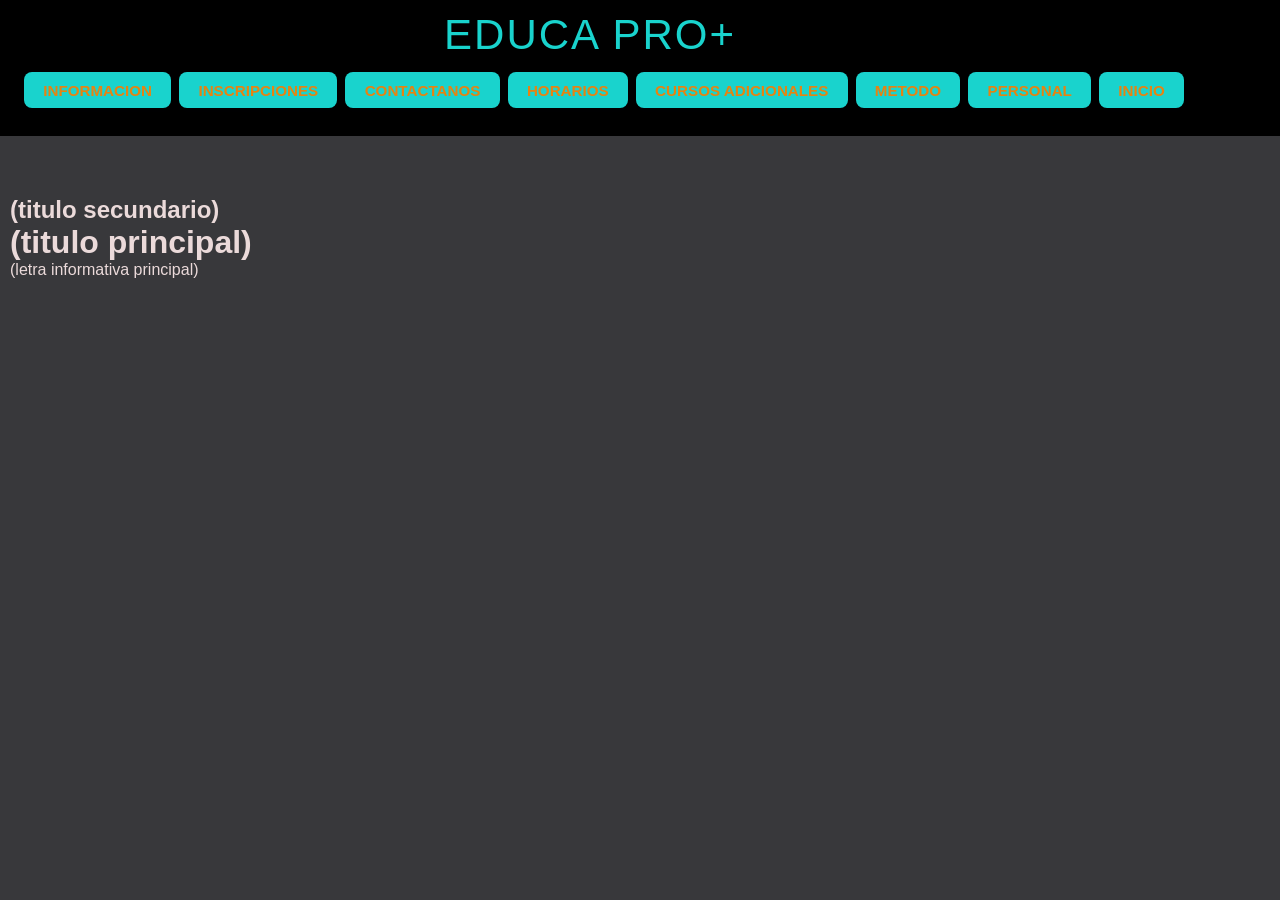
==== contactanos.html @ ba0ec702 "Add files via upload" ====
<!DOCTYPE html>
<html lang="en">
<head>
    <meta charset="UTF-8">
    <meta name="viewport" content="width=device-width, initial-scale=1.0">
    <link rel="stylesheet" href="STILOS.CSS">
       <link rel="stylesheet" href="STILOS4.CSS" >
   <header>
    <div class="logo">EDUCA PRO+</div>
    </header>
</head>
<body>      
    <header>
        <div class="left">
            <div class="menu-container">
                <div class="menu" id="menu">
                    <div></div>
                    <div></div>
                </div>
            </div>
            <div class="brand">
               
                <span class="name"></span>
            
            </div>
        </div>
    </header>
    <div class="sidebar menu-toggle" id="sidebar">
        <nav>
            <ul>
                <li>
                    <a href="informacion.html" class=" iris">
                       <img src=".jpg" alt="">
                        <span>INFORMACION</span>
                    </a>
                </li>
                <li>
                    <a href="inscripciones.html" >
                        <img src=".jpg" alt="">
                        <span>INSCRIPCIONES</span>
                    </a>
                </li>
                <li>
                    <a href="contactanos.html">
                        <img src=".JPG" alt="">
                        <span>CONTACTANOS</span>
                    </a>
                </li>
                <li>
                    <a href="horarios.html">
                        <img src=".jpg" alt="">
                        <span>HORARIOS</span>
                    </a>
                </li>
                <li>
                    <a href="cursos adicionales.html">
                        <img src=".jpg.png" alt="">
                        <span>CURSOS ADICIONALES</span>
                    </a>
                </li>
                <li>
                    <a href="metodo.html">
                        <img src=".JPG" alt="">
                        <span>METODO</span>
                    </a>
                </li>
                <li>
                    <a href="personal.html">
                        <img src=".jpeg" alt="">
                        <span>PERSONAL</span>
                    </a>
                </li>
                <li>
                    <a href="index.html" class="selected">
                        <img src=".JPG" alt="">
                        <span>INICIO</span>
                    </a>
                </li>
            </ul>
        </nav>
    </div>
    <main id="main">
         <h2>(titulo secundario)</h2>
       <h1 class="sint">(titulo principal) </h1> 
      
         <p3>(letra informativa principal)</p3>
        <img src="" style="width:300px; height:auto;">
      
         
        <img src="" alt="">
    </main>
    <script src="javaScript.js"></script>
</body>

</html>
---- STILOS.CSS ----
.sidebar, 
.sidebar ul, 
.sidebar nav {
    margin-top: 4rem !important; 
    width: 100% !important;      
    height: auto !important;
    position: fixed !important;
    top: 0 !important;
    left: 0 !important;
    z-index: 100;
    padding: 0.5rem 1.5rem !important;
    border-bottom: 1px solid var(--border-color) !important; 
    border-right: none !important;
    background-color: var(--background-color) !important;
    
   
    display: flex !important;
    flex-direction: row !important; 
    flex-wrap: wrap !important;                
    gap: 0.5rem !important;                      
    list-style: none !important;    
}


.sidebar li,
.sidebar ul li {
    list-style: none !important;
    list-style-type: none !important;
    display: inline-block !important;
    margin: 0 !important;
    padding: 0 !important;
}


.sidebar a,
.sidebar li a {
    display: flex !important;
    align-items: center !important;
    padding: 0.6rem 1.2rem !important;
    text-decoration: none !important;
    border-radius: 0.5rem !important;
    color: var(--text-color) !important;
    font-weight: bold !important;
    font-size: 0.95rem !important;
    white-space: nowrap !important; 
}

.sidebar a:hover,
.sidebar li a:hover {
    background-color: var(--background-hover) !important;
}
---- STILOS4.CSS ----
* {
    margin: 0;
    padding: 0;
    box-sizing: border-box;
    font-family: 'Segoe UI', Tahoma, Geneva, Verdana, sans-serif;
}


body {
    background-color: #38383b;
}

header {
    background-color: #000000; 
    padding: 10px 100px 30px 0px; 
    display: flex;
    flex-direction: column; 
    align-items: center;
    gap: 20px; 
    border-bottom: 3px solid #000000; 
}

.logo {
    font-size: 42px;        
    font-weight: 90;       
    color: #19d3cd;           
    text-transform: uppercase;
    letter-spacing: 2px;
    text-align: center;
    line-height: 1.2; 
}

nav {
    margin-top: 40px; /* Ajusta este número (30px, 40px) para bajarlo más o menos */
}

nav ul li a {
    text-decoration: none;
    background-color: #19d3cd; 
    color: #cfe410; 
    font-size: 13px;
    font-weight: 700;
    text-transform: uppercase;
    
    padding: 10px 24px; 
    border-radius: 50px; 
    
    display: inline-block;
    transition: all 0.3s ease;
    box-shadow: 0 4px 6px rgba(0, 9, 12, 0.15);
}




main {
    display: block;
    margin-top: 50px; /* contenido acia abajo*/
    padding: 10px;   
}
   :root {
            --bg-color: #000000; 
            --primary: #f3f70d;
            --primary-hover: #4d4848;
            --secondary: #c04c08;
            --text-color: #e78311;
            --text-soft: #666365;
    color: #ebdada; 
   


        }
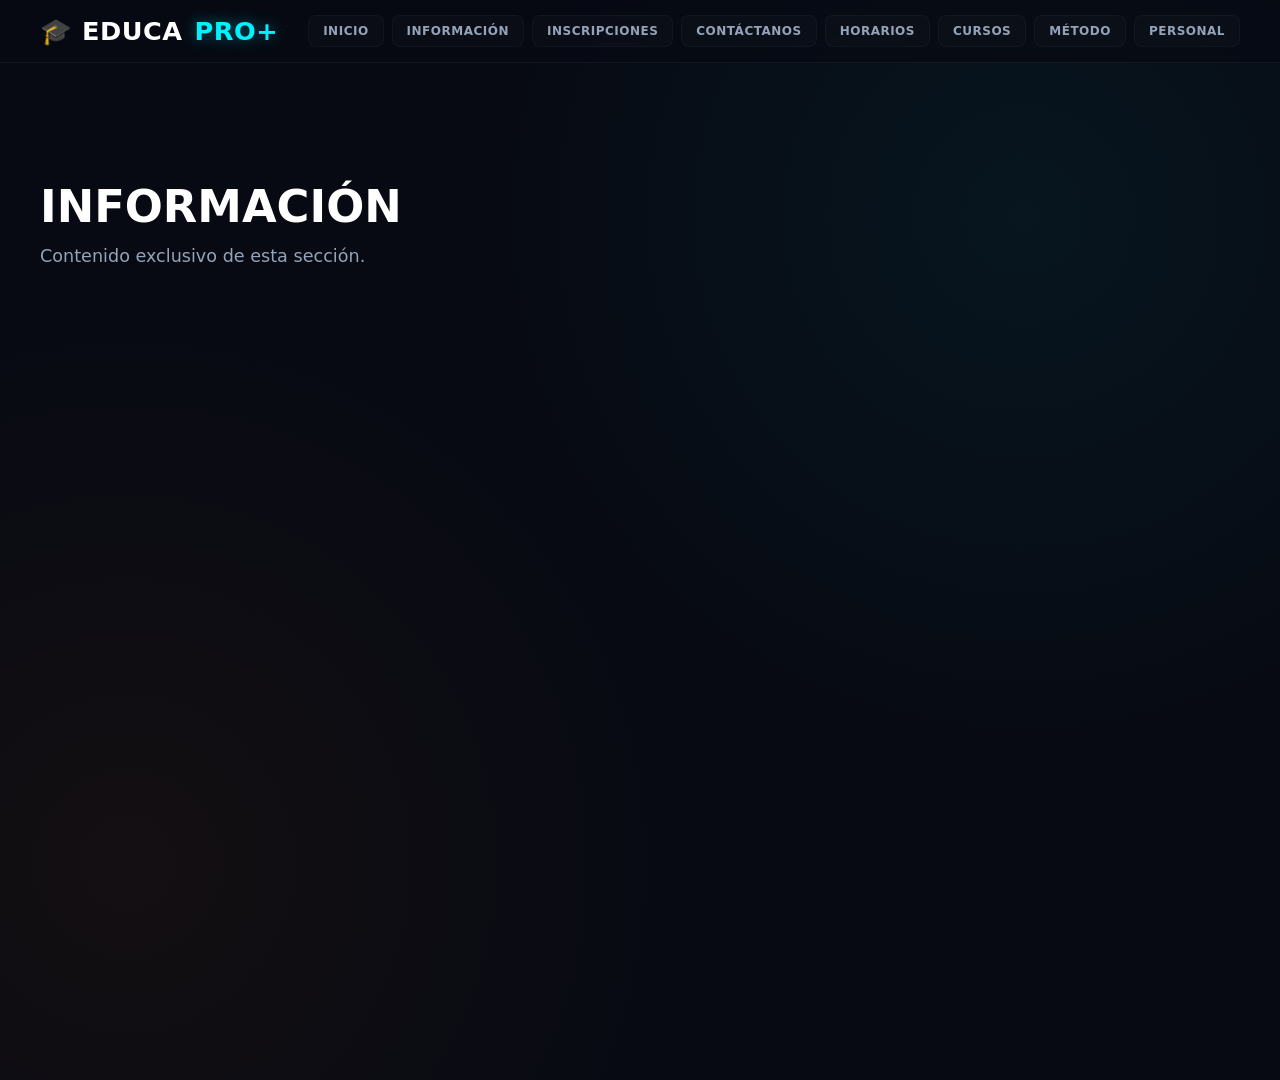
==== commit 4c763672: "Update contactanos.html" ====
--- a/contactanos.html
+++ b/contactanos.html
@@ -1,95 +1,36 @@
 <!DOCTYPE html>
-<html lang="en">
+<html lang="es">
 <head>
     <meta charset="UTF-8">
     <meta name="viewport" content="width=device-width, initial-scale=1.0">
+    <title>EDUCA PRO+</title>
     <link rel="stylesheet" href="STILOS.CSS">
-       <link rel="stylesheet" href="STILOS4.CSS" >
-   <header>
-    <div class="logo">EDUCA PRO+</div>
-    </header>
 </head>
-<body>      
+<body>
+
     <header>
-        <div class="left">
-            <div class="menu-container">
-                <div class="menu" id="menu">
-                    <div></div>
-                    <div></div>
-                </div>
-            </div>
-            <div class="brand">
-               
-                <span class="name"></span>
-            
-            </div>
-        </div>
-    </header>
-    <div class="sidebar menu-toggle" id="sidebar">
+        <div class="logo">🎓 EDUCA <span>PRO+</span></div>
         <nav>
             <ul>
-                <li>
-                    <a href="informacion.html" class=" iris">
-                       <img src=".jpg" alt="">
-                        <span>INFORMACION</span>
-                    </a>
-                </li>
-                <li>
-                    <a href="inscripciones.html" >
-                        <img src=".jpg" alt="">
-                        <span>INSCRIPCIONES</span>
-                    </a>
-                </li>
-                <li>
-                    <a href="contactanos.html">
-                        <img src=".JPG" alt="">
-                        <span>CONTACTANOS</span>
-                    </a>
-                </li>
-                <li>
-                    <a href="horarios.html">
-                        <img src=".jpg" alt="">
-                        <span>HORARIOS</span>
-                    </a>
-                </li>
-                <li>
-                    <a href="cursos adicionales.html">
-                        <img src=".jpg.png" alt="">
-                        <span>CURSOS ADICIONALES</span>
-                    </a>
-                </li>
-                <li>
-                    <a href="metodo.html">
-                        <img src=".JPG" alt="">
-                        <span>METODO</span>
-                    </a>
-                </li>
-                <li>
-                    <a href="personal.html">
-                        <img src=".jpeg" alt="">
-                        <span>PERSONAL</span>
-                    </a>
-                </li>
-                <li>
-                    <a href="index.html" class="selected">
-                        <img src=".JPG" alt="">
-                        <span>INICIO</span>
-                    </a>
-                </li>
+                <li><a href="menuacademia.html">Inicio</a></li>
+                <li><a href="informacion.html">Información</a></li>
+                <li><a href="inscripciones.html">Inscripciones</a></li>
+                <li><a href="contactanos.html">Contáctanos</a></li>
+                <li><a href="horarios.html">Horarios</a></li>
+                <li><a href="cursos.html">Cursos</a></li>
+                <li><a href="metodo.html">Método</a></li>
+                <li><a href="personal.html">Personal</a></li>
             </ul>
         </nav>
-    </div>
-    <main id="main">
-         <h2>(titulo secundario)</h2>
-       <h1 class="sint">(titulo principal) </h1> 
-      
-         <p3>(letra informativa principal)</p3>
-        <img src="" style="width:300px; height:auto;">
-      
-         
-        <img src="" alt="">
-    </main>
-    <script src="javaScript.js"></script>
+    </header>
+
+    <main>
+        <div class="welcome-text">
+            <h1>INFORMACIÓN</h1> 
+            <p>Contenido exclusivo de esta sección.</p>
+        </div>
+
+        </main>
+
 </body>
-
 </html>
--- a/STILOS.CSS
+++ b/STILOS.CSS
@@ -1,52 +1,218 @@
-
-.sidebar, 
-.sidebar ul, 
-.sidebar nav {
-    margin-top: 4rem !important; 
-    width: 100% !important;      
-    height: auto !important;
-    position: fixed !important;
-    top: 0 !important;
-    left: 0 !important;
+:root {
+   
+    --bg-gradient: radial-gradient(circle at 50% 50%, #111827 0%, #070a13 100%);
+    --bg-card: rgba(17, 24, 39, 0.65);         
+    --cyan-neon: #00f2fe;       
+    --orange-neon: #ff6b00;     
+    --purple-neon: #a855f7;     
+    --text-white: #ffffff;
+    --text-gray: #94a3b8;
+}
+
+* {
+    margin: 0;
+    padding: 0;
+    box-sizing: border-box;
+    font-family: 'Segoe UI', system-ui, -apple-system, sans-serif;
+}
+
+body {
+    background: #070a13;
+  
+    background-image: radial-gradient(circle at 80% 20%, rgba(0, 242, 254, 0.05) 0%, transparent 40%),
+                      radial-gradient(circle at 10% 80%, rgba(255, 107, 0, 0.05) 0%, transparent 40%);
+    color: var(--text-white);
+    min-height: 100vh;
+}
+
+
+header {
+    background-color: rgba(7, 10, 19, 0.75);
+    backdrop-filter: blur(20px);
+    -webkit-backdrop-filter: blur(20px);
+    padding: 15px 40px;
+    display: flex;
+    justify-content: space-between;
+    align-items: center;
+    border-bottom: 1px solid rgba(255, 255, 255, 0.05);
+    position: fixed;
+    top: 0;
+    left: 0;
+    width: 100%;
     z-index: 100;
-    padding: 0.5rem 1.5rem !important;
-    border-bottom: 1px solid var(--border-color) !important; 
-    border-right: none !important;
-    background-color: var(--background-color) !important;
-    
-   
-    display: flex !important;
-    flex-direction: row !important; 
-    flex-wrap: wrap !important;                
-    gap: 0.5rem !important;                      
-    list-style: none !important;    
-}
-
-
-.sidebar li,
-.sidebar ul li {
-    list-style: none !important;
-    list-style-type: none !important;
-    display: inline-block !important;
-    margin: 0 !important;
-    padding: 0 !important;
-}
-
-
-.sidebar a,
-.sidebar li a {
-    display: flex !important;
-    align-items: center !important;
-    padding: 0.6rem 1.2rem !important;
-    text-decoration: none !important;
-    border-radius: 0.5rem !important;
-    color: var(--text-color) !important;
-    font-weight: bold !important;
-    font-size: 0.95rem !important;
-    white-space: nowrap !important; 
-}
-
-.sidebar a:hover,
-.sidebar li a:hover {
-    background-color: var(--background-hover) !important;
-}+}
+.logo {
+    font-size: 1.6rem;
+    font-weight: 800;
+    color: var(--text-white);
+    letter-spacing: 0.5px;
+    display: flex;
+    align-items: center;
+    gap: 12px;
+}
+
+.logo span {
+    color: var(--cyan-neon);
+    text-shadow: 0 0 15px rgba(0, 242, 254, 0.4);
+}
+
+nav ul {
+    display: flex;
+    gap: 8px; 
+    list-style: none;
+    flex-wrap: wrap; 
+}
+
+nav ul li a {
+    text-decoration: none;
+    color: var(--text-gray);
+    font-size: 0.75rem; 
+    font-weight: 600;
+    text-transform: uppercase;
+    letter-spacing: 0.5px;
+    padding: 8px 14px; 
+    border-radius: 8px;
+    transition: all 0.4s cubic-bezier(0.4, 0, 0.2, 1);
+    background: rgba(255, 255, 255, 0.02);
+    border: 1px solid rgba(255, 255, 255, 0.03);
+    display: inline-block;
+}
+nav ul li a:hover, 
+nav ul li a.active {
+    color: var(--text-white);
+    background: rgba(0, 242, 254, 0.08);
+    border-color: rgba(0, 242, 254, 0.4);
+    box-shadow: 0 0 20px rgba(0, 242, 254, 0.15);
+}
+
+
+main {
+    max-width: 1280px;
+    margin: 180px auto 60px auto; 
+    padding: 0 40px;
+}
+
+.welcome-text {
+    margin-bottom: 50px;
+}
+
+.welcome-text h1 {
+    font-size: 2.8rem;
+    font-weight: 800;
+    line-height: 1.2;
+    margin-bottom: 12px;
+    color: var(--text-white);
+}
+
+.welcome-text h1 span {
+    color: var(--cyan-neon);
+    text-shadow: 0 0 20px rgba(0, 242, 254, 0.3);
+}
+
+.welcome-text p {
+    color: var(--text-gray);
+    font-size: 1.1rem;
+    font-weight: 400;
+    max-width: 600px;
+}
+
+
+.menu-grid {
+    display: grid;
+    grid-template-columns: repeat(auto-fit, minmax(280px, 1fr));
+    gap: 30px;
+}
+
+
+.card-module {
+    background: var(--bg-card);
+    backdrop-filter: blur(10px);
+    -webkit-backdrop-filter: blur(10px);
+    border: 1px solid rgba(255, 255, 255, 0.06);
+    border-radius: 20px;
+    padding: 40px 30px;
+    text-align: center;
+    transition: all 0.4s cubic-bezier(0.4, 0, 0.2, 1);
+    text-decoration: none;
+    display: flex;
+    flex-direction: column;
+    align-items: center;
+}
+
+
+.icon-container {
+    width: 70px;
+    height: 70px;
+    border-radius: 50%;
+    display: flex;
+    align-items: center;
+    justify-content: center;
+    font-size: 1.8rem;
+    margin-bottom: 25px;
+    background: rgba(255, 255, 255, 0.03);
+    border: 1px solid rgba(255, 255, 255, 0.08);
+    transition: all 0.4s ease;
+}
+
+.card-module h3 {
+    font-size: 1.15rem;
+    color: var(--text-white);
+    text-transform: uppercase;
+    letter-spacing: 1.5px;
+    margin-bottom: 12px;
+    font-weight: 700;
+}
+
+.card-module p {
+    font-size: 0.9rem;
+    color: var(--text-gray);
+    line-height: 1.6;
+}
+
+
+.cyan .icon-container {
+    color: var(--cyan-neon);
+    border-color: rgba(0, 242, 254, 0.3);
+    box-shadow: inset 0 0 12px rgba(0, 242, 254, 0.1);
+}
+.cyan:hover {
+    border-color: var(--cyan-neon);
+    box-shadow: 0 0 30px rgba(0, 242, 254, 0.18);
+    transform: translateY(-6px);
+}
+.cyan:hover .icon-container {
+    background: rgba(0, 242, 254, 0.1);
+    box-shadow: 0 0 20px rgba(0, 242, 254, 0.4);
+}
+
+
+.purple .icon-container {
+    color: var(--purple-neon);
+    border-color: rgba(168, 85, 247, 0.3);
+    box-shadow: inset 0 0 12px rgba(168, 85, 247, 0.1);
+}
+.purple:hover {
+    border-color: var(--purple-neon);
+    box-shadow: 0 0 30px rgba(168, 85, 247, 0.18);
+    transform: translateY(-6px);
+}
+.purple:hover .icon-container {
+    background: rgba(168, 85, 247, 0.1);
+    box-shadow: 0 0 20px rgba(168, 85, 247, 0.4);
+}
+
+
+.orange .icon-container {
+    color: var(--orange-neon);
+    border-color: rgba(255, 107, 0, 0.3);
+    box-shadow: inset 0 0 12px rgba(255, 107, 0, 0.1);
+}
+.orange:hover {
+    border-color: var(--orange-neon);
+    box-shadow: 0 0 30px rgba(255, 107, 0, 0.18);
+    transform: translateY(-6px);
+}
+.orange:hover .icon-container {
+    background: rgba(255, 107, 0, 0.1);
+    box-shadow: 0 0 20px rgba(255, 107, 0, 0.4);
+}
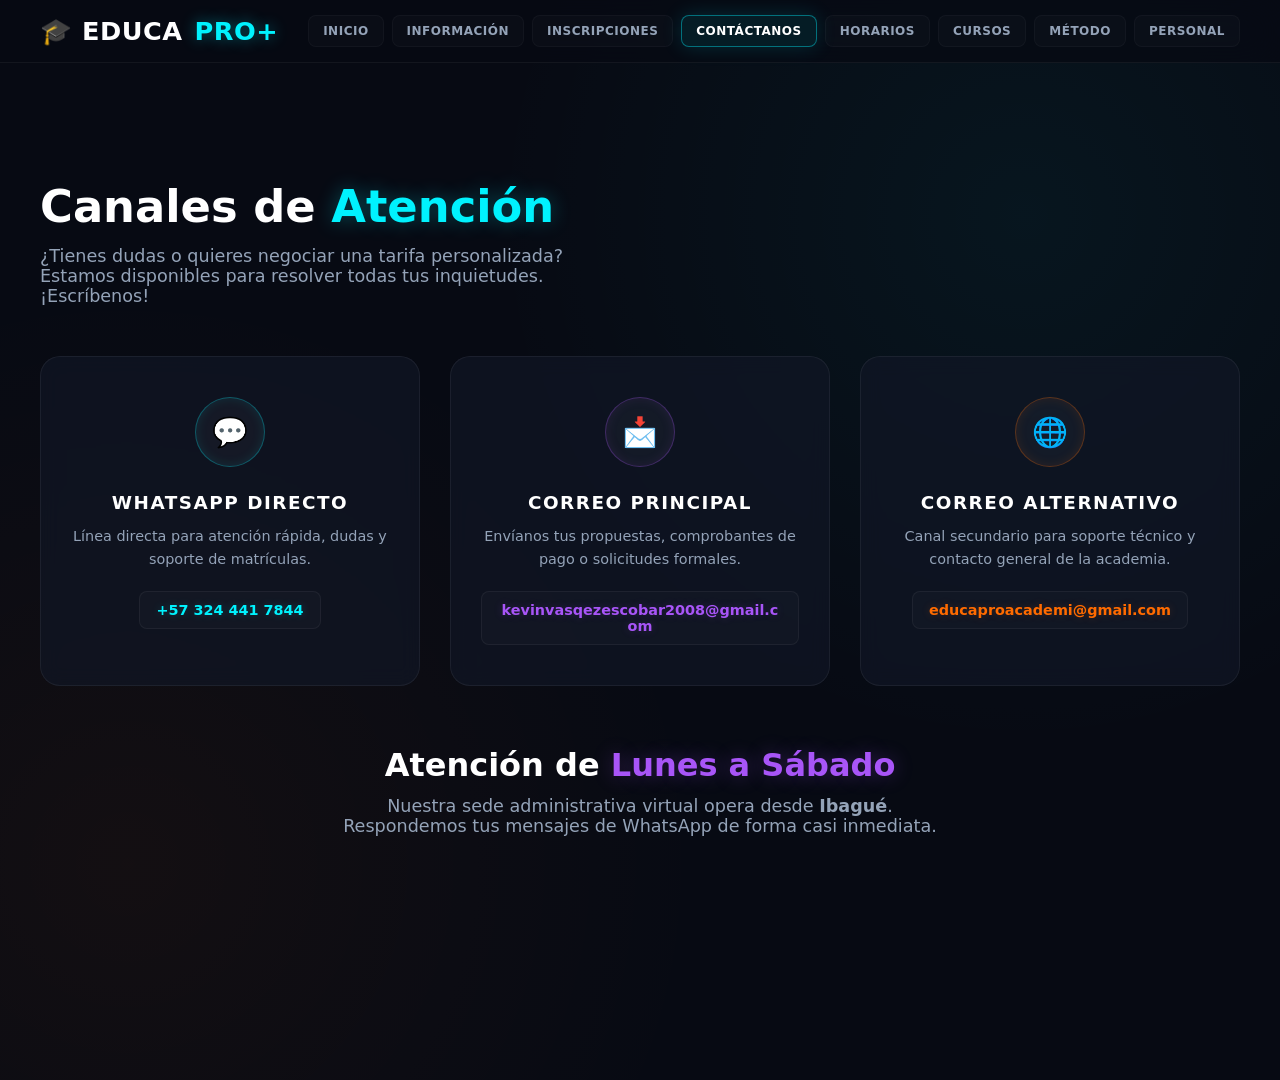
==== commit f595a999: "Update contactanos.html" ====
--- a/contactanos.html
+++ b/contactanos.html
@@ -3,7 +3,7 @@
 <head>
     <meta charset="UTF-8">
     <meta name="viewport" content="width=device-width, initial-scale=1.0">
-    <title>EDUCA PRO+</title>
+    <title>EDUCA PRO+ | Contáctanos</title>
     <link rel="stylesheet" href="STILOS.CSS">
 </head>
 <body>
@@ -15,9 +15,9 @@
                 <li><a href="menuacademia.html">Inicio</a></li>
                 <li><a href="informacion.html">Información</a></li>
                 <li><a href="inscripciones.html">Inscripciones</a></li>
-                <li><a href="contactanos.html">Contáctanos</a></li>
+                <li><a href="contactanos.html" class="active">Contáctanos</a></li>
                 <li><a href="horarios.html">Horarios</a></li>
-                <li><a href="cursos.html">Cursos</a></li>
+                <li><a href="cursos adicionales.html">Cursos</a></li>
                 <li><a href="metodo.html">Método</a></li>
                 <li><a href="personal.html">Personal</a></li>
             </ul>
@@ -26,11 +26,46 @@
 
     <main>
         <div class="welcome-text">
-            <h1>INFORMACIÓN</h1> 
-            <p>Contenido exclusivo de esta sección.</p>
+            <h1>Canales de <span>Atención</span></h1> 
+            <p>¿Tienes dudas o quieres negociar una tarifa personalizada? Estamos disponibles para resolver todas tus inquietudes. ¡Escríbenos!</p>
         </div>
 
-        </main>
+        <div class="menu-grid">
+            
+            <div class="card-module cyan">
+                <div class="icon-container">💬</div>
+                <h3>WhatsApp Directo</h3>
+                <p style="margin-bottom: 20px;">Línea directa para atención rápida, dudas y soporte de matrículas.</p>
+                <a href="https://wa.me/573244417844?text=Hola%20EDUCA%20PRO+,%20quiero%20recibir%20más%20información%20sobre%20los%20cursos." target="_blank" class="btn-contacto-link text-cyan">
+                    +57 324 441 7844
+                </a>
+            </div>
+
+            <div class="card-module purple">
+                <div class="icon-container">📩</div>
+                <h3>Correo Principal</h3>
+                <p style="margin-bottom: 20px;">Envíanos tus propuestas, comprobantes de pago o solicitudes formales.</p>
+                <a href="mailto:kevinvasqezescobar2008@gmail.com" class="btn-contacto-link text-purple">
+                    kevinvasqezescobar2008@gmail.com
+                </a>
+            </div>
+
+            <div class="card-module orange">
+                <div class="icon-container">🌐</div>
+                <h3>Correo Alternativo</h3>
+                <p style="margin-bottom: 20px;">Canal secundario para soporte técnico y contacto general de la academia.</p>
+                <a href="mailto:educaproacademi@gmail.com" class="btn-contacto-link text-orange">
+                    educaproacademi@gmail.com
+                </a>
+            </div>
+
+        </div>
+
+        <div class="welcome-text" style="margin-top: 60px; text-align: center;">
+            <h2>Atención de <span>Lunes a Sábado</span></h2>
+            <p style="margin: 0 auto;">Nuestra sede administrativa virtual opera desde <strong>Ibagué</strong>. Respondemos tus mensajes de WhatsApp de forma casi inmediata.</p>
+        </div>
+    </main>
 
 </body>
 </html>
--- a/STILOS.CSS
+++ b/STILOS.CSS
@@ -216,3 +216,256 @@
     background: rgba(255, 107, 0, 0.1);
     box-shadow: 0 0 20px rgba(255, 107, 0, 0.4);
 }
+
+
+.welcome-text h2 {
+    font-size: 2rem;
+    font-weight: 800;
+    margin-bottom: 12px;
+    color: var(--text-white);
+}
+
+.welcome-text h2 span {
+    color: var(--purple-neon);
+    text-shadow: 0 0 20px rgba(168, 85, 247, 0.3);
+}
+
+/* Contenedor de la tabla responsiva */
+.tabla-tarifas-container {
+    width: 100%;
+    overflow-x: auto;
+    background: var(--bg-card);
+    backdrop-filter: blur(10px);
+    -webkit-backdrop-filter: blur(10px);
+    border: 1px solid rgba(255, 255, 255, 0.06);
+    border-radius: 16px;
+    margin-top: 20px;
+}
+
+.tabla-tarifas {
+    width: 100%;
+    border-collapse: collapse;
+    text-align: left;
+    font-size: 0.95rem;
+}
+
+.tabla-tarifas th, 
+.tabla-tarifas td {
+    padding: 18px 24px;
+    border-bottom: 1px solid rgba(255, 255, 255, 0.05);
+}
+
+.tabla-tarifas th {
+    background: rgba(255, 255, 255, 0.02);
+    color: var(--text-white);
+    font-weight: 700;
+    text-transform: uppercase;
+    font-size: 0.8rem;
+    letter-spacing: 1px;
+}
+
+.tabla-tarifas tr:last-child td {
+    border-bottom: none;
+}
+
+.tabla-tarifas td {
+    color: var(--text-gray);
+}
+
+.tabla-tarifas td strong {
+    color: var(--text-white);
+}
+
+
+.text-cyan {
+    color: var(--cyan-neon) !important;
+    font-weight: bold;
+    text-shadow: 0 0 10px rgba(0, 242, 254, 0.2);
+}
+
+.text-purple {
+    color: var(--purple-neon) !important;
+    font-weight: bold;
+    text-shadow: 0 0 10px rgba(168, 85, 247, 0.2);
+}
+
+.text-orange {
+    color: var(--orange-neon) !important;
+    font-weight: bold;
+    text-shadow: 0 0 10px rgba(255, 107, 0, 0.2);
+}
+
+
+.formulario-container {
+    max-width: 600px;
+    margin: 0 auto;
+    background: var(--bg-card);
+    backdrop-filter: blur(10px);
+    -webkit-backdrop-filter: blur(10px);
+    border: 1px solid rgba(255, 255, 255, 0.06);
+    border-radius: 20px;
+    padding: 40px;
+    box-shadow: 0 10px 30px rgba(0, 0, 0, 0.3);
+}
+
+.form-inscripcion {
+    display: flex;
+    flex-direction: column;
+    gap: 20px;
+}
+
+.form-group {
+    display: flex;
+    flex-direction: column;
+    gap: 8px;
+    text-align: left;
+}
+
+.form-group label {
+    font-size: 0.85rem;
+    color: var(--text-white);
+    text-transform: uppercase;
+    letter-spacing: 1px;
+    font-weight: 600;
+}
+
+.form-group input,
+.form-group select {
+    width: 100%;
+    padding: 14px 16px;
+    background: rgba(7, 10, 19, 0.6);
+    border: 1px solid rgba(255, 255, 255, 0.1);
+    border-radius: 10px;
+    color: var(--text-white);
+    font-size: 0.95rem;
+    outline: none;
+    transition: all 0.3s ease;
+}
+
+
+.form-group select option {
+    background: #111827;
+    color: var(--text-white);
+}
+
+
+.form-group input:focus,
+.form-group select:focus {
+    border-color: var(--cyan-neon);
+    box-shadow: 0 0 15px rgba(0, 242, 254, 0.25);
+    background: rgba(0, 242, 254, 0.02);
+}
+
+
+.btn-enviar {
+    margin-top: 10px;
+    padding: 16px;
+    background: transparent;
+    color: var(--text-white);
+    border: 1px solid var(--purple-neon);
+    border-radius: 10px;
+    font-size: 1rem;
+    font-weight: 700;
+    text-transform: uppercase;
+    letter-spacing: 1px;
+    cursor: pointer;
+    transition: all 0.4s ease;
+    box-shadow: 0 0 15px rgba(168, 85, 247, 0.1);
+}
+
+.btn-enviar:hover {
+    background: rgba(168, 85, 247, 0.15);
+    border-color: var(--cyan-neon);
+    color: var(--text-white);
+    box-shadow: 0 0 25px rgba(0, 242, 254, 0.3);
+    transform: translateY(-2px);
+}
+
+
+.btn-contacto-link {
+    text-decoration: none;
+    font-size: 0.9rem;
+    font-weight: 700;
+    padding: 10px 16px;
+    background: rgba(255, 255, 255, 0.02);
+    border: 1px solid rgba(255, 255, 255, 0.05);
+    border-radius: 8px;
+    transition: all 0.3s ease;
+    display: inline-block;
+    word-break: break-word; 
+}
+
+
+.cyan:hover .btn-contacto-link {
+    background: rgba(0, 242, 254, 0.1);
+    border-color: var(--cyan-neon);
+    box-shadow: 0 0 15px rgba(0, 242, 254, 0.3);
+}
+
+.purple:hover .btn-contacto-link {
+    background: rgba(168, 85, 247, 0.1);
+    border-color: var(--purple-neon);
+    box-shadow: 0 0 15px rgba(168, 85, 247, 0.3);
+}
+
+.orange:hover .btn-contacto-link {
+    background: rgba(255, 107, 0, 0.1);
+    border-color: var(--orange-neon);
+    box-shadow: 0 0 15px rgba(255, 107, 0, 0.3);
+}
+
+
+.lista-detalles {
+    list-style: none;
+    text-align: left;
+    width: 100%;
+    margin-top: 10px;
+    display: flex;
+    flex-direction: column;
+    gap: 8px;
+}
+
+.lista-detalles li {
+    font-size: 0.85rem;
+    color: var(--text-gray);
+    position: relative;
+    padding-left: 20px;
+    line-height: 1.4;
+}
+
+
+.lista-detalles li::before {
+    content: "▹";
+    position: absolute;
+    left: 0;
+    top: 0;
+    font-weight: bold;
+}
+
+.orange .lista-detalles li::before { color: var(--orange-neon); }
+.cyan .lista-detalles li::before { color: var(--cyan-neon); }
+.purple .lista-detalles li::before { color: var(--purple-neon); }
+
+
+.btn-inscripcion-accion {
+    display: inline-block;
+    text-decoration: none;
+    padding: 16px 40px;
+    background: transparent;
+    color: var(--text-white);
+    border: 2px solid var(--cyan-neon);
+    border-radius: 50px;
+    font-size: 1.1rem;
+    font-weight: 700;
+    text-transform: uppercase;
+    letter-spacing: 1px;
+    margin-top: 20px;
+    transition: all 0.4s ease;
+    box-shadow: 0 0 15px rgba(0, 242, 254, 0.15);
+}
+
+.btn-inscripcion-accion:hover {
+    background: rgba(0, 242, 254, 0.1);
+    box-shadow: 0 0 30px rgba(0, 242, 254, 0.4);
+    transform: scale(1.05);
+}
